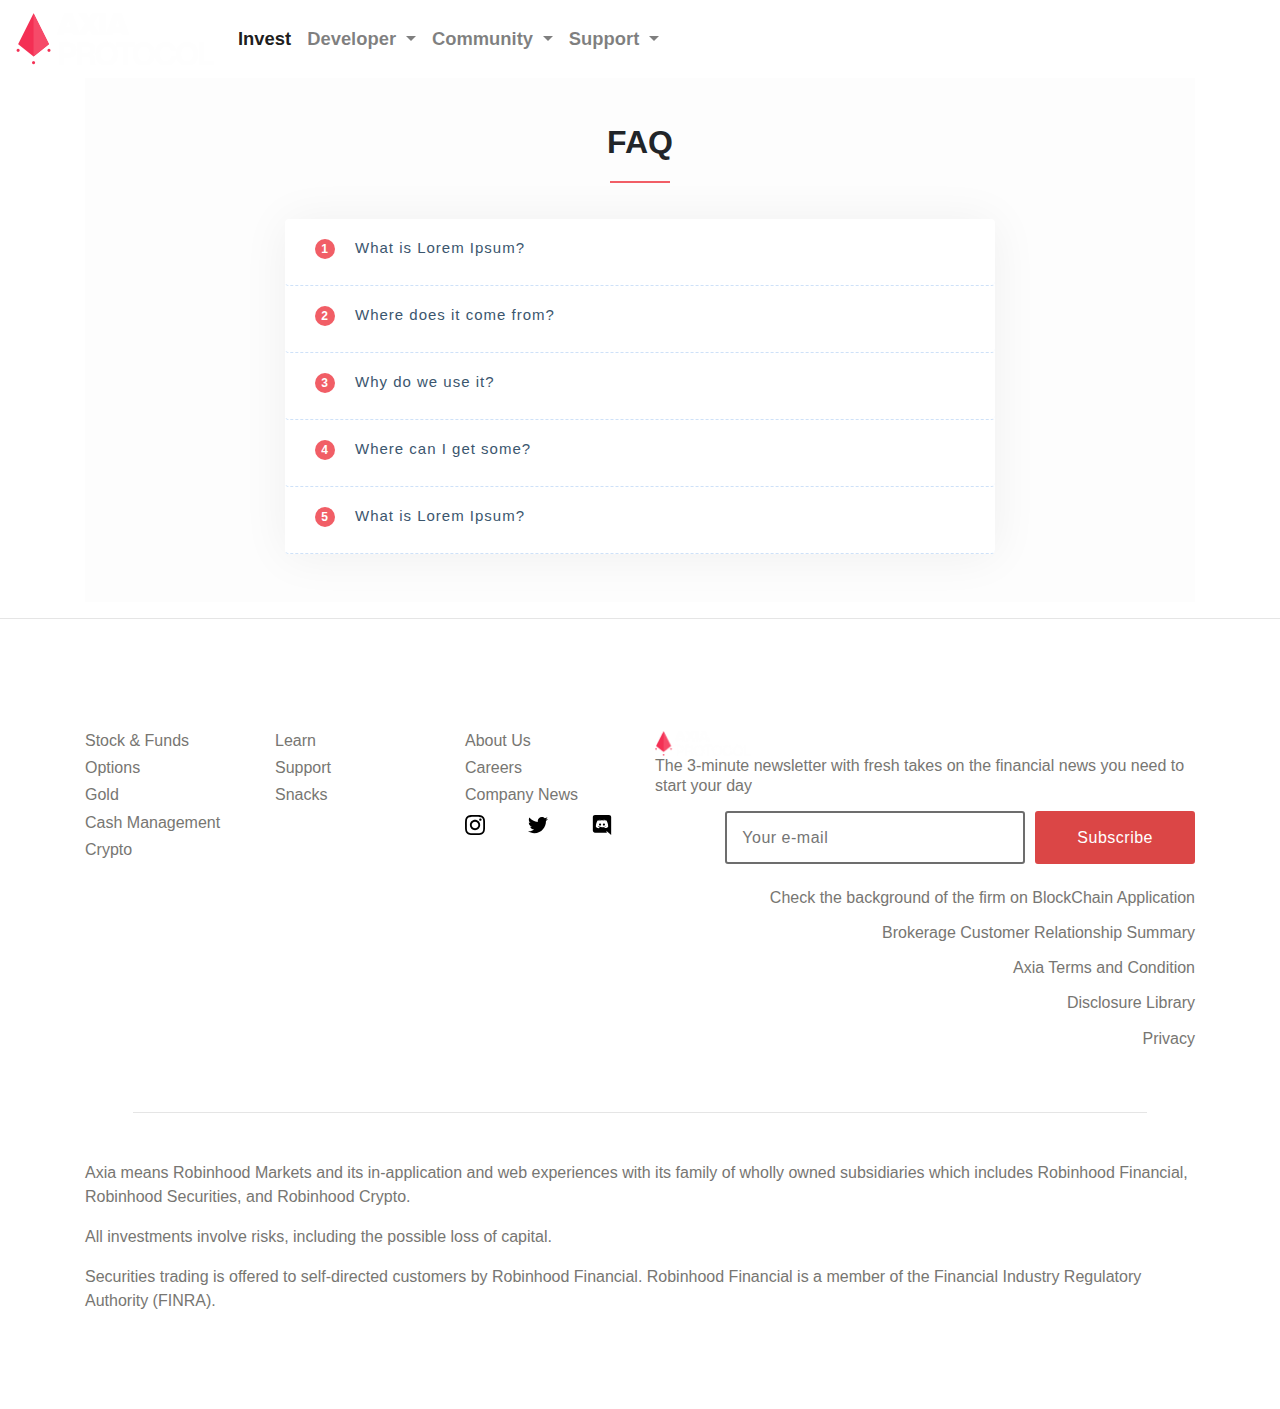
==== faq.html @ 443f1ba1 "made new changes" ====
<!DOCTYPE html>
<html lang="en">
  <head>
    <meta charset="UTF-8" />
    <meta name="viewport" content="width=device-width, initial-scale=1.0" />
    <title>Document</title>
    <link
      rel="stylesheet"
      href="https://stackpath.bootstrapcdn.com/bootstrap/4.4.1/css/bootstrap.min.css"
      integrity="sha384-Vkoo8x4CGsO3+Hhxv8T/Q5PaXtkKtu6ug5TOeNV6gBiFeWPGFN9MuhOf23Q9Ifjh"
      crossorigin="anonymous"
    />
    <link rel="stylesheet" href="main.css" />
  </head>
  <body>
    <nav
      class="navbar container-fluid nav-container navbar-expand-lg navbar-light bg-light"
    >
      <a class="navbar-brand" href="#">
        <img class="img-fluid" src="/assets/logo1.png" alt="" />
      </a>
      <!-- <button
        class="navbar-toggler"
        type="button"
        data-toggle="collapse"
        data-target="#navbarSupportedContent"
        aria-controls="navbarSupportedContent"
        aria-expanded="false"
        aria-label="Toggle navigation"
      >
        <span class="navbar-toggler-icon"></span>
      </button> -->
      <div
        class="navbar-toggler hamburger"
        type="button"
        data-toggle="collapse"
        data-target="#navbarSupportedContent"
        aria-controls="navbarSupportedContent"
        aria-expanded="false"
        aria-label="Toggle navigation"
      >
        <div class="line1"></div>
        <div class="line2"></div>
        <div class="line3"></div>
      </div>
      <div class="collapse navbar-collapse" id="navbarSupportedContent">
        <ul class="navbar-nav">
          <li class="nav-item active">
            <a class="nav-link" href="#"
              >Invest <span class="sr-only">(current)</span></a
            >
          </li>
          <li class="nav-item dropdown">
            <a
              class="nav-link dropdown-toggle"
              href="#"
              id="navbarDropdown"
              role="button"
              data-toggle="dropdown"
              aria-haspopup="true"
              aria-expanded="false"
            >
              Developer
            </a>
            <div class="dropdown-menu" aria-labelledby="navbarDropdown">
              <a class="dropdown-item" href="#">Audit</a>
              <a class="dropdown-item" href="#">GitHub</a>
              <a class="dropdown-item" href="#">Locked Liquidity</a>
              <a class="dropdown-item" href="#">Whitepaper</a>
              <!-- <div class="dropdown-divider"></div>
            <a class="dropdown-item" href="#">Something else here</a> -->
            </div>
          </li>
          <li class="nav-item dropdown">
            <a
              class="nav-link dropdown-toggle"
              href="#"
              id="navbarDropdown"
              role="button"
              data-toggle="dropdown"
              aria-haspopup="true"
              aria-expanded="false"
            >
              Community
            </a>
            <div class="dropdown-menu" aria-labelledby="navbarDropdown">
              <a class="dropdown-item" href="#">Discord</a>
              <a class="dropdown-item" href="#">Telegram</a>
              <a class="dropdown-item" href="#">Reddit</a>
              <a class="dropdown-item" href="#">Twitter</a>
              <a class="dropdown-item" href="#">Medium</a>
              <!-- <div class="dropdown-divider"></div>
            <a class="dropdown-item" href="#">Something else here</a> -->
            </div>
          </li>
          <li class="nav-item dropdown">
            <a
              class="nav-link dropdown-toggle"
              href="#"
              id="navbarDropdown"
              role="button"
              data-toggle="dropdown"
              aria-haspopup="true"
              aria-expanded="false"
            >
              Support
            </a>
            <div class="dropdown-menu" aria-labelledby="navbarDropdown">
              <a class="dropdown-item" href="#">FAQ</a>
              <a class="dropdown-item" href="#">Contact Us</a>
              <!-- <div class="dropdown-divider"></div>
            <a class="dropdown-item" href="#">Something else here</a> -->
            </div>
          </li>
        </ul>
        <!-- <div class="app-button">
        <p>dAPP</p>
      </div> -->
      </div>
    </nav>
    <section>
      <div class="container">
        <section class="faq-section">
          <img
            style="width: 10rem"
            src="/assets/questionBlue.svg"
            alt=""
            class="question-mark"
          />
          <div class="container">
            <div class="row">
              <div class="col-md-8 offset-md-2">
                <div class="faq-title text-center pb-3">
                  <h2>FAQ</h2>
                </div>
              </div>
              <div class="col-md-8 offset-md-2">
                <div class="faq" id="accordion">
                  <div class="card">
                    <div class="card-header" id="faqHeading-1">
                      <div class="mb-0">
                        <h5
                          class="faq-title"
                          data-toggle="collapse"
                          data-target="#faqCollapse-1"
                          data-aria-expanded="true"
                          data-aria-controls="faqCollapse-1"
                        >
                          <span class="badge">1</span>What is Lorem Ipsum?
                        </h5>
                      </div>
                    </div>
                    <div
                      id="faqCollapse-1"
                      class="collapse"
                      aria-labelledby="faqHeading-1"
                      data-parent="#accordion"
                    >
                      <div class="card-body">
                        <p>
                          Lorem Ipsum is simply dummy text of the printing and
                          typesetting industry. Lorem Ipsum has been the
                          industry's standard dummy text ever since the 1500s,
                          when an unknown printer took a galley of type and
                          scrambled it to make a type specimen book.
                        </p>
                      </div>
                    </div>
                  </div>
                  <div class="card">
                    <div class="card-header" id="faqHeading-2">
                      <div class="mb-0">
                        <h5
                          class="faq-title"
                          data-toggle="collapse"
                          data-target="#faqCollapse-2"
                          data-aria-expanded="false"
                          data-aria-controls="faqCollapse-2"
                        >
                          <span class="badge">2</span> Where does it come from?
                        </h5>
                      </div>
                    </div>
                    <div
                      id="faqCollapse-2"
                      class="collapse"
                      aria-labelledby="faqHeading-2"
                      data-parent="#accordion"
                    >
                      <div class="card-body">
                        <p>
                          Contrary to popular belief, Lorem Ipsum is not simply
                          random text. It has roots in a piece of classical
                          Latin literature from 45 BC, making it over 2000 years
                          old.
                        </p>
                      </div>
                    </div>
                  </div>
                  <div class="card">
                    <div class="card-header" id="faqHeading-3">
                      <div class="mb-0">
                        <h5
                          class="faq-title"
                          data-toggle="collapse"
                          data-target="#faqCollapse-3"
                          data-aria-expanded="false"
                          data-aria-controls="faqCollapse-3"
                        >
                          <span class="badge">3</span>Why do we use it?
                        </h5>
                      </div>
                    </div>
                    <div
                      id="faqCollapse-3"
                      class="collapse"
                      aria-labelledby="faqHeading-3"
                      data-parent="#accordion"
                    >
                      <div class="card-body">
                        <p>
                          It is a long established fact that a reader will be
                          distracted by the readable content of a page when
                          looking at its layout. The point of using Lorem Ipsum
                          is that it has a more-or-less normal distribution of
                          letters, as opposed to using 'Content here, content
                          here.
                        </p>
                      </div>
                    </div>
                  </div>
                  <div class="card">
                    <div class="card-header" id="faqHeading-4">
                      <div class="mb-0">
                        <h5
                          class="faq-title"
                          data-toggle="collapse"
                          data-target="#faqCollapse-4"
                          data-aria-expanded="false"
                          data-aria-controls="faqCollapse-4"
                        >
                          <span class="badge">4</span> Where can I get some?
                        </h5>
                      </div>
                    </div>
                    <div
                      id="faqCollapse-4"
                      class="collapse"
                      aria-labelledby="faqHeading-4"
                      data-parent="#accordion"
                    >
                      <div class="card-body">
                        <p>
                          There are many variations of passages of Lorem Ipsum
                          available, but the majority have suffered alteration
                          in some form, by injected humour, or randomised words
                          which don't look even slightly believable.
                        </p>
                      </div>
                    </div>
                  </div>
                  <div class="card">
                    <div class="card-header" id="faqHeading-5">
                      <div class="mb-0">
                        <h5
                          class="faq-title"
                          data-toggle="collapse"
                          data-target="#faqCollapse-5"
                          data-aria-expanded="false"
                          data-aria-controls="faqCollapse-5"
                        >
                          <span class="badge">5</span> What is Lorem Ipsum?
                        </h5>
                      </div>
                    </div>
                    <div
                      id="faqCollapse-5"
                      class="collapse"
                      aria-labelledby="faqHeading-5"
                      data-parent="#accordion"
                    >
                      <div class="card-body">
                        <p>
                          It has survived not only five centuries, but also the
                          leap into electronic typesetting, remaining
                          essentially unchanged. It was popularised in the 1960s
                          with the release of Letraset sheets containing
                        </p>
                      </div>
                    </div>
                  </div>
                </div>
              </div>
            </div>
          </div>
        </section>
      </div>
    </section>
    <hr />
    <footer class="footer-section">
      <div class="container">
        <div class="row">
          <div class="col-md-6">
            <div class="row">
              <div class="col-6 col-md-4 mt-3">
                <h6>Stock & Funds</h6>
                <h6>Options</h6>
                <h6>Gold</h6>
                <h6>Cash Management</h6>
                <h6>Crypto</h6>
              </div>
              <div class="col-6 col-md-4 mt-3">
                <h6>Learn</h6>
                <h6>Support</h6>
                <h6>Snacks</h6>
              </div>
              <div class="col-md-4 mt-3">
                <h6>About Us</h6>
                <h6>Careers</h6>
                <h6>Company News</h6>
                <div class="row">
                  <div class="col-4">
                    <img
                      style="width: 20px"
                      src="/assets/instagram.svg"
                      alt=""
                    />
                  </div>
                  <div class="col-4">
                    <img style="width: 20px" src="/assets/twitter.svg" alt="" />
                  </div>
                  <div class="col-4">
                    <img style="width: 20px" src="/assets/discord.svg" alt="" />
                  </div>
                </div>
              </div>
            </div>
          </div>
          <div class="col-md-6 mt-3">
            <img style="width: 6rem" src="/assets/logo1.png" alt="" />
            <h6 class="disabled">
              The 3-minute newsletter with fresh takes on the financial news you
              need to start your day
              <section class="Signup mt-3">
                <form class="Signup__form" id="newsletter">
                  <input
                    required
                    id="email"
                    type="email"
                    placeholder="Your e-mail"
                  />
                  <button
                    form="newsletter"
                    type="submit"
                    class="Signup__button"
                  >
                    Subscribe
                  </button>
                </form>
              </section>
              <div class="crosscheck mt-3">
                <h6 class="mt-2">
                  Check the background of the firm on BlockChain Application
                </h6>
                <h6 class="mt-2">Brokerage Customer Relationship Summary</h6>
                <h6 class="mt-2">Axia Terms and Condition</h6>
                <h6 class="mt-2">Disclosure Library</h6>
                <h6 class="mt-2">Privacy</h6>
              </div>
            </h6>
          </div>
        </div>
        <hr class="m-5" />
        <p>
          Axia means Robinhood Markets and its in-application and web
          experiences with its family of wholly owned subsidiaries which
          includes Robinhood Financial, Robinhood Securities, and Robinhood
          Crypto.
        </p>
        <p>
          All investments involve risks, including the possible loss of capital.
        </p>
        <p>
          Securities trading is offered to self-directed customers by Robinhood
          Financial. Robinhood Financial is a member of the Financial Industry
          Regulatory Authority (FINRA).
        </p>
      </div>
    </footer>
    <script src="main.js"></script>
    <script
      src="https://code.jquery.com/jquery-3.4.1.slim.min.js"
      integrity="sha384-J6qa4849blE2+poT4WnyKhv5vZF5SrPo0iEjwBvKU7imGFAV0wwj1yYfoRSJoZ+n"
      crossorigin="anonymous"
    ></script>
    <script
      src="https://cdn.jsdelivr.net/npm/popper.js@1.16.0/dist/umd/popper.min.js"
      integrity="sha384-Q6E9RHvbIyZFJoft+2mJbHaEWldlvI9IOYy5n3zV9zzTtmI3UksdQRVvoxMfooAo"
      crossorigin="anonymous"
    ></script>
    <script
      src="https://stackpath.bootstrapcdn.com/bootstrap/4.4.1/js/bootstrap.min.js"
      integrity="sha384-wfSDF2E50Y2D1uUdj0O3uMBJnjuUD4Ih7YwaYd1iqfktj0Uod8GCExl3Og8ifwB6"
      crossorigin="anonymous"
    ></script>
  </body>
</html>
---- main.css ----
* {
  --main-red: #f15e66;
  --baby-blue: #def2f9;
  --primary-grey: #777672;
}

.app-button {
  background-color: var(--main-red);
  border-radius: 10px;
  width: 5rem;
  text-align: center;
  padding: 0.5rem;
}

p {
  line-height: 1.5rem;
  color: var(--primary-grey);
}
.app-button p {
  color: white;
  margin: auto;
}

.navbar {
  background-color: white !important;
}

.nav-item {
  font-size: 1.15rem;
  font-weight: 600;
}
@media (max-width: 540px) {
  .navbar {
    flex-direction: row-reverse;
  }
  .navbar-brand img {
    /* width: ; */
  }
}
.nav-container {
  /* -webkit-box-shadow: 0px 6px 26px 3px rgba(220, 220, 220, 0.8);
  -moz-box-shadow: 0px 6px 26px 3px rgba(220, 220, 220, 0.8);
  box-shadow: 0px 6px 26px 3px rgba(220, 220, 220, 0.8); */
}

.navbar-toggler {
  outline: none !important;
  border: none !important;
}

.collapse {
  /* -webkit-clip-path: circle(50px at 90% -10%);
  transition: all 1s ease-out;
  pointer-events: none; */
}
.hamburger div {
  width: 30px;
  height: 3px;
  background: #737373;
  margin: 5px;
  transition: all 0.3s ease;
}
.hamburger {
  display: block;
  position: relative;
  cursor: pointer;
  /* right: 5%;*/
  top: 50%;
  /* transform: translate(-5%, -50%); */
  z-index: 2;
  transition: all 0.7s ease;
  height: 100% !important;
  /* margin-top: 2rem; */
  /* padding: 0; */
}

.toggle .line1 {
  transform: rotate(-45deg) translate(-5px, 6px);
}
.toggle .line2 {
  transition: all 0.7s ease;
  width: 0;
}
.toggle .line3 {
  transform: rotate(45deg) translate(-5px, -6px);
}

.hero-section {
  /* height: 40rem; */
  background-color: var(--baby-blue);
  padding: 5rem 0;
}

.hero-section_body {
  /* display: flex; */
  /* width: 80%; */
  margin: auto;
  height: 40rem;
}

.hero-section_image {
  height: 30rem;
  text-align: center;
}

@media (max-width: 540px) {
  .hero-section_body {
    height: 20rem;
  }

  .hero-section_image {
    height: 15rem;
    margin-top: 3rem;
  }
}

.hero-section_image img {
  max-height: 100%;
  max-width: 100%;
}

.hero-section_description {
  display: flex;
  align-items: center;
  color: #484747;
}
.hero-heading {
  font-size: 2.5rem;
}
.hero-paragraph {
  font-size: 1.1rem;
}
.app-download {
  border-radius: 10px;
  padding: 1rem 1.5rem;
  border: none;
  background-color: #f15e66;
  color: white;
  font-weight: bold;
}
.description {
  /* margin: 3rem 0; */
  background-color: white;
  padding: 5rem 0;
  color: #484747;
  min-height: 40rem;
}

.points {
  border-radius: 5px;
  height: 100%;
  /* -webkit-box-shadow: 7px -4px 39px 4px rgba(220, 220, 220, 0.8);
  -moz-box-shadow: 7px -4px 39px 4px rgba(220, 220, 220, 0.8);
  box-shadow: 7px -4px 39px 4px rgba(220, 220, 220, 0.8); */
  /* border: 1px solid var(--main-red); */
  background-color: white;
  padding: 1rem;
  color: var(--primary-grey);
  -webkit-box-shadow: 0px 0px 5px 2px rgba(220, 220, 220, 0.71);
  -moz-box-shadow: 0px 0px 5px 2px rgba(220, 220, 220, 0.71);
  box-shadow: 0px 0px 5px 2px rgba(220, 220, 220, 0.71);
}

.intro-box {
  /* border-radius: 5px; */
  /* height: 100%;
  padding: 1rem;
  display: flex;
  flex-direction: column;
  justify-content: center; */
  /* -webkit-box-shadow: 1px -2px 12px 2px rgba(216, 216, 216, 1);
  -moz-box-shadow: 1px -2px 12px 2px rgba(216, 216, 216, 1);
  box-shadow: 1px -2px 12px 2px rgba(216, 216, 216, 1); */
}

.intro-image {
  /* height: 10rem; */
  max-height: 100%;
}

.intro-img {
  /* max-height: 100%;
  max-width: 100%; */
  /* height: 8rem; */
}

.fraction {
  padding: 4rem 0;
  background-color: var(--baby-blue);
  color: #484747;
}
.fraction-description {
  /* font-size: 1.5rem; */
  /* font-weight: bold; */
  width: 50%;
}

@media (max-width: 540px) {
  .fraction-description {
    width: 80%;
  }
}
.footer-section {
  /* background-color: var(--primary-grey); */
  min-height: 40rem;
  padding: 5rem 0;
  color: var(--primary-grey);
}

@media (max-width: 540px) {
  .footer-section {
    padding: 2rem 0;
  }
}
.faq-section {
  background: #fdfdfd;
  min-height: auto;
  padding: 3rem 0;
  position: relative;
}
.faq-title h2 {
  position: relative;
  margin-bottom: 45px;
  display: inline-block;
  font-weight: 600;
  line-height: 1;
}
.faq-title h2::before {
  content: "";
  position: absolute;
  left: 50%;
  width: 60px;
  height: 2px;
  background: var(--main-red);
  bottom: -25px;
  margin-left: -30px;
}
.faq-title p {
  padding: 0 190px;
  margin-bottom: 10px;
}

.faq {
  background: #ffffff;
  box-shadow: 0 2px 48px 0 rgba(0, 0, 0, 0.06);
  border-radius: 4px;
}

.faq .card {
  border: none;
  background: none;
  border-bottom: 1px dashed #cee1f8;
}

.faq .card .card-header {
  padding: 0px;
  border: none;
  background: none;
  -webkit-transition: all 0.3s ease 0s;
  -moz-transition: all 0.3s ease 0s;
  -o-transition: all 0.3s ease 0s;
  transition: all 0.3s ease 0s;
}

.faq .card .card-header:hover {
  background: var(--baby-blue);
  padding-left: 10px;
}
.faq .card .card-header .faq-title {
  width: 100%;
  text-align: left;
  padding: 0px;
  padding-left: 30px;
  padding-right: 30px;
  font-weight: 400;
  font-size: 15px;
  letter-spacing: 1px;
  color: #3b566e;
  text-decoration: none !important;
  -webkit-transition: all 0.3s ease 0s;
  -moz-transition: all 0.3s ease 0s;
  -o-transition: all 0.3s ease 0s;
  transition: all 0.3s ease 0s;
  cursor: pointer;
  padding-top: 20px;
  padding-bottom: 20px;
}

.faq .card .card-header .faq-title .badge {
  display: inline-block;
  width: 20px;
  height: 20px;
  line-height: 14px;
  float: left;
  -webkit-border-radius: 100px;
  -moz-border-radius: 100px;
  border-radius: 100px;
  text-align: center;
  background: var(--main-red);
  color: #fff;
  font-size: 12px;
  margin-right: 20px;
}

.faq .card .card-body {
  padding: 30px;
  padding-left: 35px;
  padding-bottom: 16px;
  font-weight: 400;
  font-size: 16px;
  color: #6f8ba4;
  line-height: 28px;
  letter-spacing: 1px;
  border-top: 1px solid #f3f8ff;
}

.faq .card .card-body p {
  margin-bottom: 14px;
}

@media (max-width: 991px) {
  .faq {
    margin-bottom: 30px;
  }
  .faq .card .card-header .faq-title {
    line-height: 26px;
    margin-top: 10px;
  }
}

.question-mark {
  position: absolute;
}

/* newsletter */
.Signup {
  /* margin-top: 150px; */
}
.Signup__text {
  text-align: center;
  margin: 0 auto 25px;
  font-family: "Montserrat", sans-serif;
  color: #6d6d6d;
  letter-spacing: 0.5px;
  font-size: 1em;
  line-height: 1.5em;
  width: 90%;
}
.Signup__form {
  display: flex;
  justify-content: flex-end;
}
@media (max-width: 540px) {
  .Signup__form {
    display: block;
  }
}
input {
  border: 2px solid #6d6d6d;
  border-radius: 3px;
  padding: 15px;
  font-family: "Montserrat", sans-serif;
  letter-spacing: 0.5px;
  margin-right: 10px;
  color: #6d6d6d;
  transition: border 0.3s, box-shadow 0.3s;
  width: 90%;
  max-width: 300px;
}
@media (max-width: 540px) {
  input {
    display: block;
    /* margin: 0 auto 25px; */
    margin: auto;
  }
}
input:focus {
  outline: none;
  border: 2px solid #db4646;
  box-shadow: inset 1px 1px 2px 0 #c9c9c9;
}
.Signup__button {
  font-family: "Montserrat", sans-serif;
  color: #fff;
  background: #db4646;
  border: 2px solid #db4646;
  border-radius: 3px;
  letter-spacing: 0.5px;
  padding: 0 40px;
}

@media (max-width: 540px) {
  .Signup__button {
    padding: 0.5rem;
    width: 100%;
    margin-top: 1rem;
  }
}

@media (max-width: 540px) {
  font-size 16px,
  cursor pointer {
    display: block;
    margin: 0 auto 50px;
    padding: 15px 40px;
  }
}
font-size 16px:hover,
cursor pointer:hover {
  background: #df5959;
  border-color: #df5959;
}
font-size 16px:active,
cursor pointer:active {
  cursor: pointer;
  background: #d62e2e;
  border-color: #d62e2e;
}
font-size 16px:focus,
cursor pointer:focus {
  outline: none;
}

.crosscheck {
  display: flex;
  flex-direction: column;
  align-items: flex-end;
}

@media (max-width: 540px) {
  .crosscheck {
    align-items: flex-start;
  }
}

.wrapper {
  margin: auto;
  padding: 20px;
}

/* Tabs */
.tabs {
  /* box-shadow: 0 5px 16px rgba(0, 0, 0, 0.2); */
}

.tabs__header {
  display: flex;
  justify-content: space-between;
  width: 30%;
}

.tabs__heading {
  text-transform: Capitalize;
  font-weight: 500;
  /* background-color: #b5afc2; */
  flex: 1;
  padding: 10px;
  cursor: pointer;
  user-select: none;
  font-size: 1.5rem;
}

.tabs__heading:hover {
  /* background-color: #d3cce3; */
}

.tabs__heading.is-active {
  /* background-color: #d3cce3; */
}

.tabs__content {
  /* background-color: #d3cce3; */
  padding: 10px;
  border-radius: 0 0 4px 4px;
  display: none;
}

.tabs__content.is-active {
  display: block;
}

.tab-image {
  /* opacity: 0; */
  animation: fadeIn 2s linear;
  transform: scale(1.4, 1.4);
  /* animation-delay: 0.5s; */
}

@keyframes fadeIn {
  from {
    opacity: 0;
    display: none;
  }
  to {
    opacity: 1;
    display: block;
  }
}

.tab-desc {
  animation: slideUp 0.5s linear;
  /* height: 100%; */
  margin-top: 3rem;
  /* display: flex;
  align-items: center; */
}

@keyframes slideUp {
  from {
    transform: translateY(100px);
    opacity: 0;
  }
  to {
    transform: translateY(0);
    opacity: 1;
  }
}

.is-active > p {
  color: black;
}

.portfolio {
  background-color: var(--baby-blue);
}

.portfolio p {
  line-height: 1.9rem;
}

.portfolio-image {
  height: 25rem;
}

.portfolio-image img {
  height: 100%;
}

.portfolio-desc {
  display: flex;
  flex-direction: column;
  justify-content: center;
  height: 100%;
}
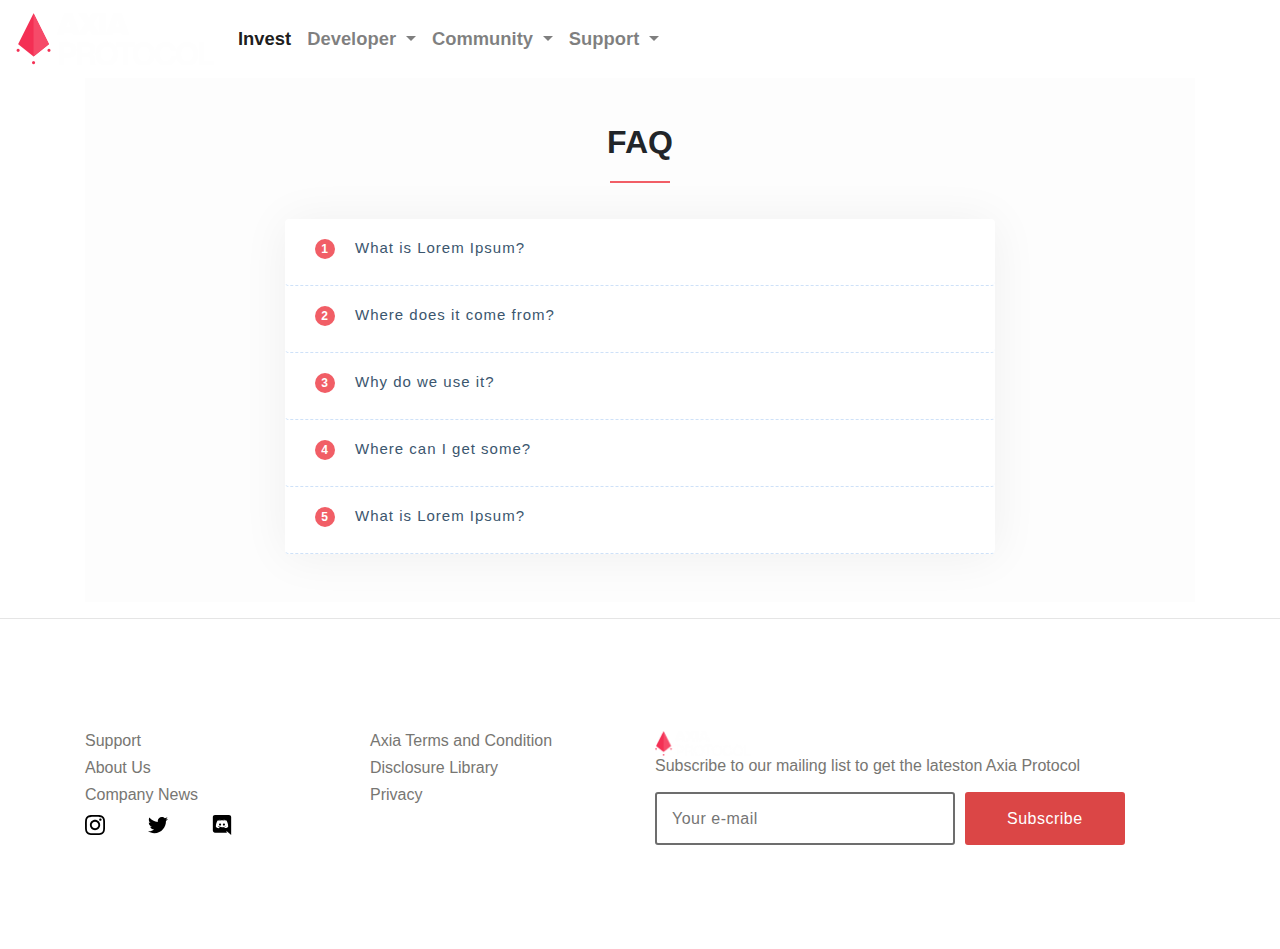
==== commit 9da7bed9: "new changes" ====
--- a/faq.html
+++ b/faq.html
@@ -302,45 +302,60 @@
         <div class="row">
           <div class="col-md-6">
             <div class="row">
-              <div class="col-6 col-md-4 mt-3">
+              <!-- <div class="col-6 col-md-4 mt-3">
                 <h6>Stock & Funds</h6>
                 <h6>Options</h6>
                 <h6>Gold</h6>
                 <h6>Cash Management</h6>
                 <h6>Crypto</h6>
+              </div> -->
+              <div class="col-6 col-md-6 mt-3">
+                <!-- <h6>Learn</h6> -->
+                <h6>Support</h6>
+                <h6>About Us</h6>
+                <!-- <h6>Careers</h6> -->
+                <h6>Company News</h6>
+                <div class="row w-60">
+                  <div class="col-8">
+                    <div class="row">
+                      <div class="col-4">
+                        <img
+                          style="width: 20px"
+                          src="/assets/instagram.svg"
+                          alt=""
+                        />
+                      </div>
+                      <div class="col-4">
+                        <img
+                          style="width: 20px"
+                          src="/assets/twitter.svg"
+                          alt=""
+                        />
+                      </div>
+                      <div class="col-4">
+                        <img
+                          style="width: 20px"
+                          src="/assets/discord.svg"
+                          alt=""
+                        />
+                      </div>
+                    </div>
+                  </div>
+                </div>
+
+                <!-- <h6>Snacks</h6> -->
               </div>
-              <div class="col-6 col-md-4 mt-3">
-                <h6>Learn</h6>
-                <h6>Support</h6>
-                <h6>Snacks</h6>
-              </div>
-              <div class="col-md-4 mt-3">
-                <h6>About Us</h6>
-                <h6>Careers</h6>
-                <h6>Company News</h6>
-                <div class="row">
-                  <div class="col-4">
-                    <img
-                      style="width: 20px"
-                      src="/assets/instagram.svg"
-                      alt=""
-                    />
-                  </div>
-                  <div class="col-4">
-                    <img style="width: 20px" src="/assets/twitter.svg" alt="" />
-                  </div>
-                  <div class="col-4">
-                    <img style="width: 20px" src="/assets/discord.svg" alt="" />
-                  </div>
-                </div>
+              <div class="col-md-6 mt-3">
+                <h6 class="">Axia Terms and Condition</h6>
+                <h6 class="mt-2">Disclosure Library</h6>
+                <h6 class="mt-2">Privacy</h6>
               </div>
             </div>
           </div>
           <div class="col-md-6 mt-3">
             <img style="width: 6rem" src="/assets/logo1.png" alt="" />
             <h6 class="disabled">
-              The 3-minute newsletter with fresh takes on the financial news you
-              need to start your day
+              Subscribe to our mailing list to get the lateston Axia Protocol
               <section class="Signup mt-3">
                 <form class="Signup__form" id="newsletter">
                   <input
@@ -359,19 +374,16 @@
                 </form>
               </section>
               <div class="crosscheck mt-3">
-                <h6 class="mt-2">
+                <!-- <h6 class="mt-2">
                   Check the background of the firm on BlockChain Application
                 </h6>
-                <h6 class="mt-2">Brokerage Customer Relationship Summary</h6>
-                <h6 class="mt-2">Axia Terms and Condition</h6>
-                <h6 class="mt-2">Disclosure Library</h6>
-                <h6 class="mt-2">Privacy</h6>
+                <h6 class="mt-2">Brokerage Customer Relationship Summary</h6> -->
               </div>
             </h6>
           </div>
         </div>
-        <hr class="m-5" />
-        <p>
+        <!-- <hr class="m-5" /> -->
+        <!-- <p>
           Axia means Robinhood Markets and its in-application and web
           experiences with its family of wholly owned subsidiaries which
           includes Robinhood Financial, Robinhood Securities, and Robinhood
@@ -384,7 +396,7 @@
           Securities trading is offered to self-directed customers by Robinhood
           Financial. Robinhood Financial is a member of the Financial Industry
           Regulatory Authority (FINRA).
-        </p>
+        </p> -->
       </div>
     </footer>
     <script src="main.js"></script>
--- a/main.css
+++ b/main.css
@@ -97,7 +97,16 @@
   margin: auto;
   height: 40rem;
 }
-
+.safe {
+  background-color: black;
+  color: white;
+  padding: 2rem 0;
+}
+.safe-desc {
+  display: flex;
+  align-items: center;
+  color: white;
+}
 .hero-section_image {
   height: 30rem;
   text-align: center;
@@ -173,6 +182,9 @@
   box-shadow: 1px -2px 12px 2px rgba(216, 216, 216, 1); */
 }
 
+.intro-safe {
+  transform: scale(0.7, 0.7);
+}
 .intro-image {
   /* height: 10rem; */
   max-height: 100%;
@@ -202,7 +214,7 @@
 }
 .footer-section {
   /* background-color: var(--primary-grey); */
-  min-height: 40rem;
+  /* min-height: 40rem; */
   padding: 5rem 0;
   color: var(--primary-grey);
 }
@@ -348,7 +360,7 @@
 }
 .Signup__form {
   display: flex;
-  justify-content: flex-end;
+  justify-content: flex-start;
 }
 @media (max-width: 540px) {
   .Signup__form {
@@ -435,7 +447,7 @@
 
 .wrapper {
   margin: auto;
-  padding: 20px;
+  padding: 20px 0;
 }
 
 /* Tabs */
@@ -482,7 +494,7 @@
 .tab-image {
   /* opacity: 0; */
   animation: fadeIn 2s linear;
-  transform: scale(1.4, 1.4);
+  transform: scale(1, 1);
   /* animation-delay: 0.5s; */
 }
 
@@ -500,7 +512,7 @@
 .tab-desc {
   animation: slideUp 0.5s linear;
   /* height: 100%; */
-  margin-top: 3rem;
+  margin-top: 1rem;
   /* display: flex;
   align-items: center; */
 }
@@ -542,3 +554,12 @@
   justify-content: center;
   height: 100%;
 }
+
+.news-date {
+  /* font-size: 0.8rem;
+  margin: auto 0; */
+}
+
+.news {
+  background-color: var(--baby-blue);
+}
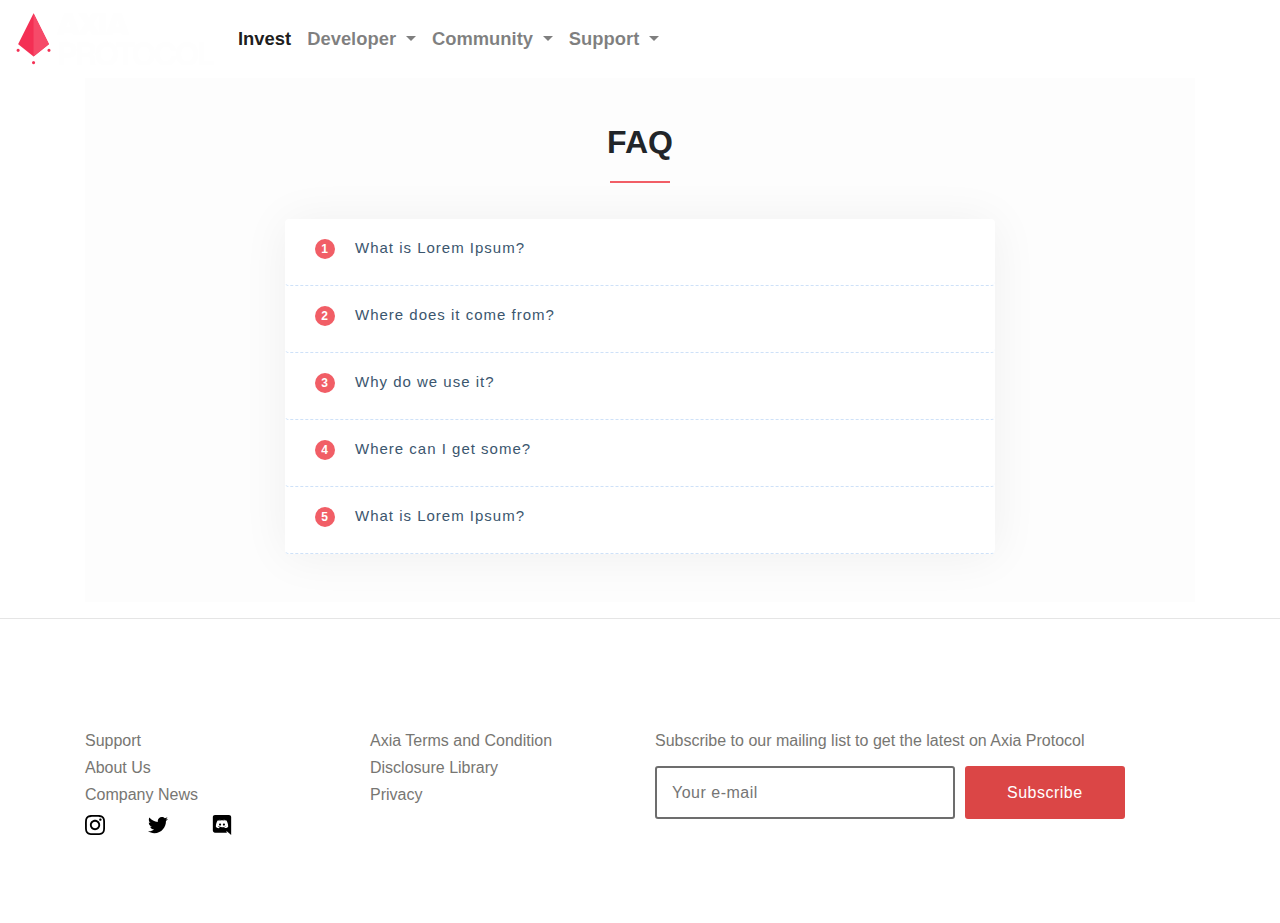
==== commit b1606320: "little change" ====
--- a/faq.html
+++ b/faq.html
@@ -353,9 +353,9 @@
             </div>
           </div>
           <div class="col-md-6 mt-3">
-            <img style="width: 6rem" src="/assets/logo1.png" alt="" />
+            <!-- <img style="width: 6rem" src="/assets/logo1.png" alt="" /> -->
             <h6 class="disabled">
-              Subscribe to our mailing list to get the lateston Axia Protocol
+              Subscribe to our mailing list to get the latest on Axia Protocol
               <section class="Signup mt-3">
                 <form class="Signup__form" id="newsletter">
                   <input
--- a/main.css
+++ b/main.css
@@ -101,6 +101,10 @@
   background-color: black;
   color: white;
   padding: 2rem 0;
+}
+
+.safe p {
+  color: white;
 }
 .safe-desc {
   display: flex;
@@ -494,8 +498,9 @@
 .tab-image {
   /* opacity: 0; */
   animation: fadeIn 2s linear;
-  transform: scale(1, 1);
+  /* transform: scale(1, 1); */
   /* animation-delay: 0.5s; */
+  max-height: 20rem;
 }
 
 @keyframes fadeIn {
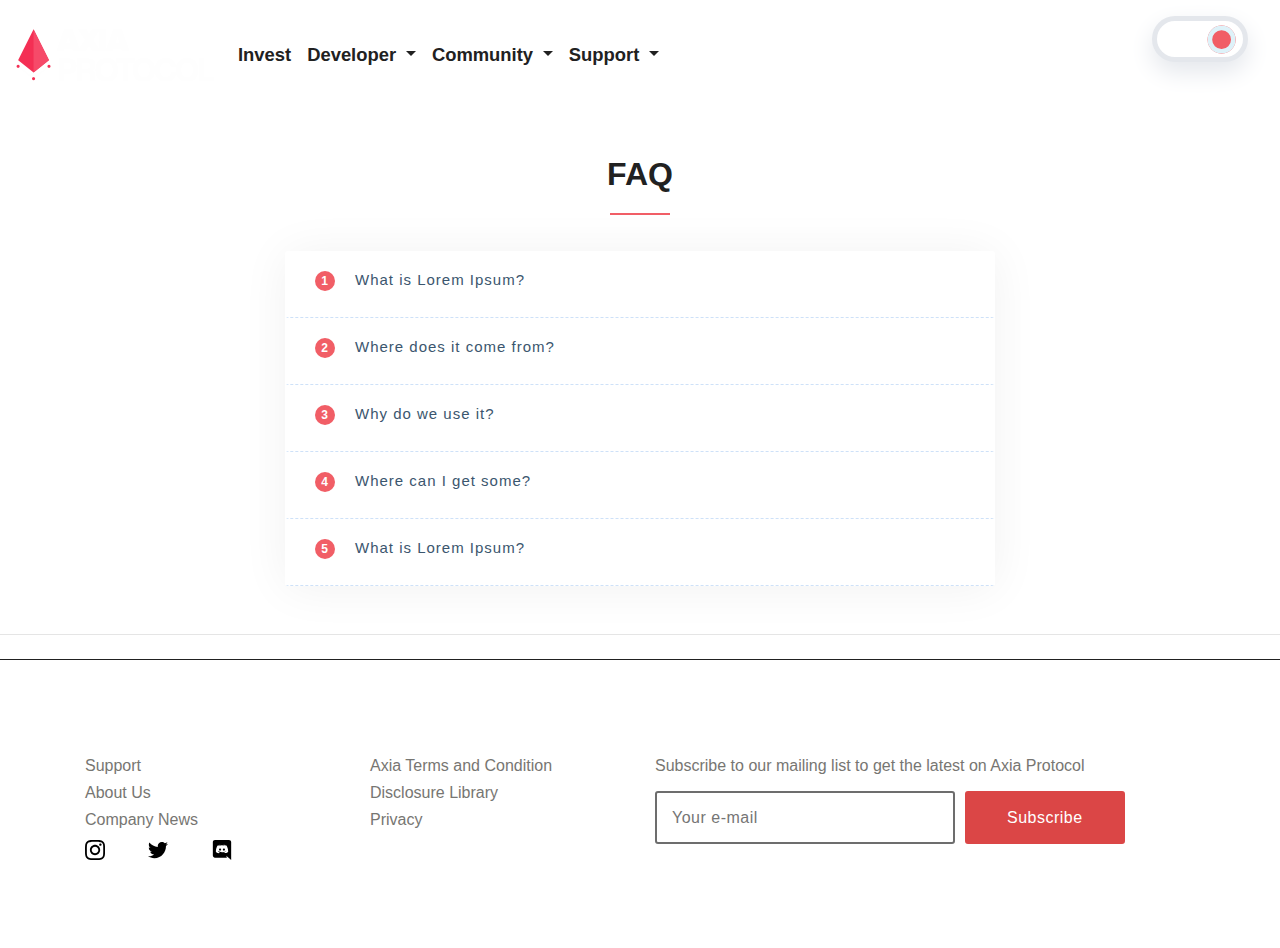
==== commit 77ee0950: "all finished" ====
--- a/faq.html
+++ b/faq.html
@@ -10,11 +10,18 @@
       integrity="sha384-Vkoo8x4CGsO3+Hhxv8T/Q5PaXtkKtu6ug5TOeNV6gBiFeWPGFN9MuhOf23Q9Ifjh"
       crossorigin="anonymous"
     />
+    <script defer src="https://use.fontawesome.com/releases/v5.0.13/js/solid.js"
+    integrity="sha384-tzzSw1/Vo+0N5UhStP3bvwWPq+uvzCMfrN1fEFe+xBmv1C/AtVX5K0uZtmcHitFZ"
+    crossorigin="anonymous"></script>
+    <script defer src="https://use.fontawesome.com/releases/v5.0.13/js/fontawesome.js"
+      integrity="sha384-6OIrr52G08NpOFSZdxxz1xdNSndlD4vdcf/q2myIUVO0VsqaGHJsB0RaBE01VTOY"
+      crossorigin="anonymous"></script>
     <link rel="stylesheet" href="main.css" />
+    <script src="https://code.iconify.design/1/1.0.4/iconify.min.js"></script>
   </head>
-  <body>
+  <body class="light-theme">
     <nav
-      class="navbar container-fluid nav-container navbar-expand-lg navbar-light bg-light"
+      class="navbar container-fluid nav-container navbar-expand-lg head-nav"
     >
       <a class="navbar-brand" href="#">
         <img class="img-fluid" src="/assets/logo1.png" alt="" />
@@ -113,12 +120,29 @@
             </div>
           </li>
         </ul>
+        <ul class="ml-md-auto pl-0">
+          <li class="nav-item nav-link pl-0">
+            <label class="switch">
+              <input class='toggle-checkbox' type='checkbox'></input>
+              <div class='toggle-slot'>
+                <div class='sun-icon-wrapper'>
+                  <div class="iconify sun-icon" data-icon="feather-sun" data-inline="false"></div>
+                </div>
+                <div class='toggle-button'></div>
+                <div class='moon-icon-wrapper'>
+                  <div class="iconify moon-icon" data-icon="feather-moon" data-inline="false"></div>
+                </div>
+              </div>
+            </label>
+            
+          </li>
+        </ul>
         <!-- <div class="app-button">
         <p>dAPP</p>
       </div> -->
       </div>
     </nav>
-    <section>
+    <section id="faq">
       <div class="container">
         <section class="faq-section">
           <img
@@ -296,7 +320,7 @@
         </section>
       </div>
     </section>
-    <hr />
+    <hr class="footer-hr my-0 pt-4"/>
     <footer class="footer-section">
       <div class="container">
         <div class="row">
--- a/main.css
+++ b/main.css
@@ -1,7 +1,30 @@
-* {
+:root {
+  --white: #fff;
+  --black: #212121;
+}
+.light-theme {
   --main-red: #f15e66;
   --baby-blue: #def2f9;
+  --light-grey: #fff;
   --primary-grey: #777672;
+  --themeBg: var(--white);
+  --text-color: var(--black);
+  --themeSwitchColor: var(--black);
+  --faqtitle: #3b566e;
+}
+
+.dark-theme {
+  --main-red: #f15e66;
+  --baby-blue: #2b2b2b;
+  --light-grey: #3f3f3f;
+  --primary-grey: #b3b3b3;
+  --themeBg: var(--black);
+  --text-color: var(--white);
+  --themeSwitchColor: var(--dark);
+  --faqtitle: #f7f7f7;
+}
+* {
+  transition: background-color 0.6s ease, color 1s ease;
 }
 
 .app-button {
@@ -11,7 +34,137 @@
   text-align: center;
   padding: 0.5rem;
 }
-
+/* .switch {
+  width: 70px;
+  display: flex;
+  align-items: center;
+  justify-content: space-between;
+}
+
+.switch div {
+  position: relative;
+  display: block;
+  background: #eee;
+  width: 40px;
+  border-radius: 50px;
+  padding: 0 5px;
+  box-sizing: border-box;
+  cursor: pointer;
+}
+
+.fa-adjust {
+  transform: rotate(180deg);
+}
+
+.switch input {
+  display: none;
+}
+
+.slider {
+  background-color: var(--themeSwitchColor);
+  transition: 0.4s;
+  border-radius: 34px;
+  height: 12px;
+  width: 12px;
+  display: inline-block;
+} */
+.toggle-checkbox {
+  position: absolute;
+  opacity: 0;
+  cursor: pointer;
+  height: 0;
+  width: 0;
+}
+
+.toggle-slot {
+  position: relative;
+  height: 2.5em;
+  width: 5.2em;
+  border: 5px solid #e4e7ec;
+  border-radius: 5em;
+  background-color: white;
+  box-shadow: 0px 10px 25px #e4e7ec;
+  transition: background-color 250ms;
+}
+
+.toggle-checkbox:checked ~ .toggle-slot {
+  background-color: #374151;
+}
+
+.toggle-button {
+  transform: translate(2.75em, 0.25em);
+  position: absolute;
+  height: 1.5em;
+  width: 1.5em;
+  border-radius: 50%;
+  background-color: var(--main-red);
+  box-shadow: inset 0px 0px 0px 0.25em var(--baby-blue);
+  transition: background-color 250ms, border-color 250ms, transform 500ms cubic-bezier(.26,2,.46,.71);
+}
+
+.toggle-checkbox:checked ~ .toggle-slot .toggle-button {
+  background-color: #485367;
+  box-shadow: inset 0px 0px 0px 0.25em white;
+  transform: translate(0.5em, 0.2em);
+}
+
+.sun-icon {
+  position: absolute;
+  height: 1.5em;
+  width: 1.5em;
+  color: var(--main-red);
+}
+
+.sun-icon-wrapper {
+  position: absolute;
+  height: 1.5em;
+  width: 1.5em;
+  opacity: 1;
+  transform: translate(0.45em, 0.25em) rotate(15deg);
+  transform-origin: 50% 50%;
+  transition: opacity 150ms, transform 500ms cubic-bezier(.26,2,.46,.71);
+}
+
+.toggle-checkbox:checked ~ .toggle-slot .sun-icon-wrapper {
+  opacity: 0;
+  transform: translate(0.5em, 0.5em) rotate(0deg);
+}
+
+.moon-icon {
+  position: absolute;
+  height: 1.5em;
+  width: 1.5em;
+  color: white;
+}
+
+.moon-icon-wrapper {
+  position: absolute;
+  height: 1.5em;
+  width: 1.5em;
+  opacity: 0;
+  transform: translate(2em, 1em) rotate(0deg);
+  transform-origin: 50% 50%;
+  transition: opacity 150ms, transform 500ms cubic-bezier(.26,2.5,.46,.71);
+}
+
+.toggle-checkbox:checked ~ .toggle-slot .moon-icon-wrapper {
+  opacity: 1;
+  transform: translate(3em, 0.2em) rotate(-15deg);
+}
+input:checked + .slider {
+  transform: translateX(18px);
+}
+
+
+.head-nav {
+  background-color: var(--themeBg) !important;
+}
+.nav-link {
+  color: var(--text-color) !important;
+}
+.introduction {
+  background-color: var(--themeBg);
+}
 p {
   line-height: 1.5rem;
   color: var(--primary-grey);
@@ -21,37 +174,26 @@
   margin: auto;
 }
 
-.navbar {
-  background-color: white !important;
-}
-
 .nav-item {
   font-size: 1.15rem;
   font-weight: 600;
 }
+.footer-hr {
+  background-color: var(--themeBg);
+  border-bottom: 1px solid var(--text-color);
+}
+#faq {
+  background: var(--light-grey);
+}
 @media (max-width: 540px) {
   .navbar {
     flex-direction: row-reverse;
   }
-  .navbar-brand img {
-    /* width: ; */
-  }
-}
-.nav-container {
-  /* -webkit-box-shadow: 0px 6px 26px 3px rgba(220, 220, 220, 0.8);
-  -moz-box-shadow: 0px 6px 26px 3px rgba(220, 220, 220, 0.8);
-  box-shadow: 0px 6px 26px 3px rgba(220, 220, 220, 0.8); */
 }
 
 .navbar-toggler {
   outline: none !important;
   border: none !important;
-}
-
-.collapse {
-  /* -webkit-clip-path: circle(50px at 90% -10%);
-  transition: all 1s ease-out;
-  pointer-events: none; */
 }
 .hamburger div {
   width: 30px;
@@ -100,20 +242,23 @@
 .safe {
   background-color: black;
   color: white;
-  padding: 2rem 0;
 }
 
 .safe p {
   color: white;
 }
 .safe-desc {
-  display: flex;
+  /* display: flex; */
   align-items: center;
   color: white;
+  padding: 7rem 0 5rem !important;
 }
 .hero-section_image {
   height: 30rem;
   text-align: center;
+}
+.safe-img{
+  max-height: 32rem;
 }
 
 @media (max-width: 540px) {
@@ -139,6 +284,7 @@
 }
 .hero-heading {
   font-size: 2.5rem;
+  color: var(--text-color);
 }
 .hero-paragraph {
   font-size: 1.1rem;
@@ -174,30 +320,13 @@
   box-shadow: 0px 0px 5px 2px rgba(220, 220, 220, 0.71);
 }
 
-.intro-box {
-  /* border-radius: 5px; */
-  /* height: 100%;
-  padding: 1rem;
-  display: flex;
-  flex-direction: column;
-  justify-content: center; */
-  /* -webkit-box-shadow: 1px -2px 12px 2px rgba(216, 216, 216, 1);
-  -moz-box-shadow: 1px -2px 12px 2px rgba(216, 216, 216, 1);
-  box-shadow: 1px -2px 12px 2px rgba(216, 216, 216, 1); */
-}
-
 .intro-safe {
   transform: scale(0.7, 0.7);
 }
 .intro-image {
   /* height: 10rem; */
   max-height: 100%;
-}
-
-.intro-img {
-  /* max-height: 100%;
-  max-width: 100%; */
-  /* height: 8rem; */
+  position: absolute;
 }
 
 .fraction {
@@ -217,19 +346,19 @@
   }
 }
 .footer-section {
-  /* background-color: var(--primary-grey); */
+  background-color: var(--themeBg);
   /* min-height: 40rem; */
   padding: 5rem 0;
   color: var(--primary-grey);
 }
 
+
 @media (max-width: 540px) {
   .footer-section {
     padding: 2rem 0;
   }
 }
 .faq-section {
-  background: #fdfdfd;
   min-height: auto;
   padding: 3rem 0;
   position: relative;
@@ -271,7 +400,7 @@
 .faq .card .card-header {
   padding: 0px;
   border: none;
-  background: none;
+  background: var(--themeBg);
   -webkit-transition: all 0.3s ease 0s;
   -moz-transition: all 0.3s ease 0s;
   -o-transition: all 0.3s ease 0s;
@@ -291,7 +420,7 @@
   font-weight: 400;
   font-size: 15px;
   letter-spacing: 1px;
-  color: #3b566e;
+  color: var(--faqtitle);
   text-decoration: none !important;
   -webkit-transition: all 0.3s ease 0s;
   -moz-transition: all 0.3s ease 0s;
@@ -303,7 +432,6 @@
 }
 
 .faq .card .card-header .faq-title .badge {
-  display: inline-block;
   width: 20px;
   height: 20px;
   line-height: 14px;
@@ -319,6 +447,7 @@
 }
 
 .faq .card .card-body {
+  background-color: var(--light-grey);
   padding: 30px;
   padding-left: 35px;
   padding-bottom: 16px;
@@ -348,10 +477,6 @@
   position: absolute;
 }
 
-/* newsletter */
-.Signup {
-  /* margin-top: 150px; */
-}
 .Signup__text {
   text-align: center;
   margin: 0 auto 25px;
@@ -380,7 +505,7 @@
   margin-right: 10px;
   color: #6d6d6d;
   transition: border 0.3s, box-shadow 0.3s;
-  width: 90%;
+  width: 100%;
   max-width: 300px;
 }
 @media (max-width: 540px) {
@@ -406,13 +531,16 @@
 }
 
 @media (max-width: 540px) {
+  .safe {
+    padding-top: 3vh;
+  }
   .Signup__button {
     padding: 0.5rem;
     width: 100%;
     margin-top: 1rem;
   }
 }
-
+/* 
 @media (max-width: 540px) {
   font-size 16px,
   cursor pointer {
@@ -435,7 +563,7 @@
 font-size 16px:focus,
 cursor pointer:focus {
   outline: none;
-}
+} */
 
 .crosscheck {
   display: flex;
@@ -454,15 +582,10 @@
   padding: 20px 0;
 }
 
-/* Tabs */
-.tabs {
-  /* box-shadow: 0 5px 16px rgba(0, 0, 0, 0.2); */
-}
-
 .tabs__header {
   display: flex;
   justify-content: space-between;
-  width: 30%;
+  width: 70%;
 }
 
 .tabs__heading {
@@ -475,15 +598,6 @@
   user-select: none;
   font-size: 1.5rem;
 }
-
-.tabs__heading:hover {
-  /* background-color: #d3cce3; */
-}
-
-.tabs__heading.is-active {
-  /* background-color: #d3cce3; */
-}
-
 .tabs__content {
   /* background-color: #d3cce3; */
   padding: 10px;
@@ -494,15 +608,36 @@
 .tabs__content.is-active {
   display: block;
 }
-
+.tab-section {
+  background-color: var(--themeBg);
+}
 .tab-image {
   /* opacity: 0; */
   animation: fadeIn 2s linear;
   /* transform: scale(1, 1); */
   /* animation-delay: 0.5s; */
-  max-height: 20rem;
-}
-
+  /* max-height: 15rem;
+  font-size: 70px; */
+  position: absolute;
+  max-height: 23rem;
+}
+.list-img{
+  width: 40% !important;
+  height: 40%;
+}
+.inner-img{
+  text-align: center;
+}
+.axia-pro{
+  font-size: 28px !important;
+  color: var(--text-color);
+}
+h2,h3 {
+  color: var(--text-color);
+}
+.safe {
+  color: #fff;
+}
 @keyframes fadeIn {
   from {
     opacity: 0;
@@ -534,7 +669,7 @@
 }
 
 .is-active > p {
-  color: black;
+  color: var(--text-color);
 }
 
 .portfolio {
@@ -559,12 +694,78 @@
   justify-content: center;
   height: 100%;
 }
-
-.news-date {
-  /* font-size: 0.8rem;
-  margin: auto 0; */
-}
-
 .news {
   background-color: var(--baby-blue);
 }
+.news-date {
+  color: var(--text-color);
+}
+
+
+/* for mobile */
+@media only screen and (min-width: 320px) and (max-width: 720px) {
+  .tab-image{
+position: static;
+  }
+  .intro-image{
+position: static;
+top: 0;
+  }
+  .safe-desc{
+padding-right: 15px !important;
+padding-left: 15px !important;
+padding-top: 5px !important;
+padding-bottom: 5px !important;
+  }
+.manage{
+  margin-top: 2rem;
+}
+.tab-1{
+margin-top: 1rem;
+}
+.tab-2{
+  margin-top: 1rem;
+}
+.portfolio-image{
+  text-align: center;
+}
+input#email{
+  margin: 0;
+}
+.connect {
+  text-align: center !important;
+}
+}
+
+
+/* ipad */
+@media only screen and (min-width: 720px) and (max-width: 1024px){
+  .tab-image{
+    position: static;
+      }
+      .intro-image{
+    position: static;
+    top: 0;
+      }
+      .safe-desc{
+    padding-right: 15px !important;
+    padding-left: 15px !important;
+    padding-top: 5px !important;
+    padding-bottom: 5px !important;
+      }
+    .manage{
+      margin-top: 2rem;
+    }
+    .tab-1{
+    margin-top: 1rem;
+    }
+    .tab-2{
+      margin-top: 1rem;
+    }
+    .portfolio-image{
+      text-align: center;
+    }
+    input#email{
+      margin: 0;
+    }
+}